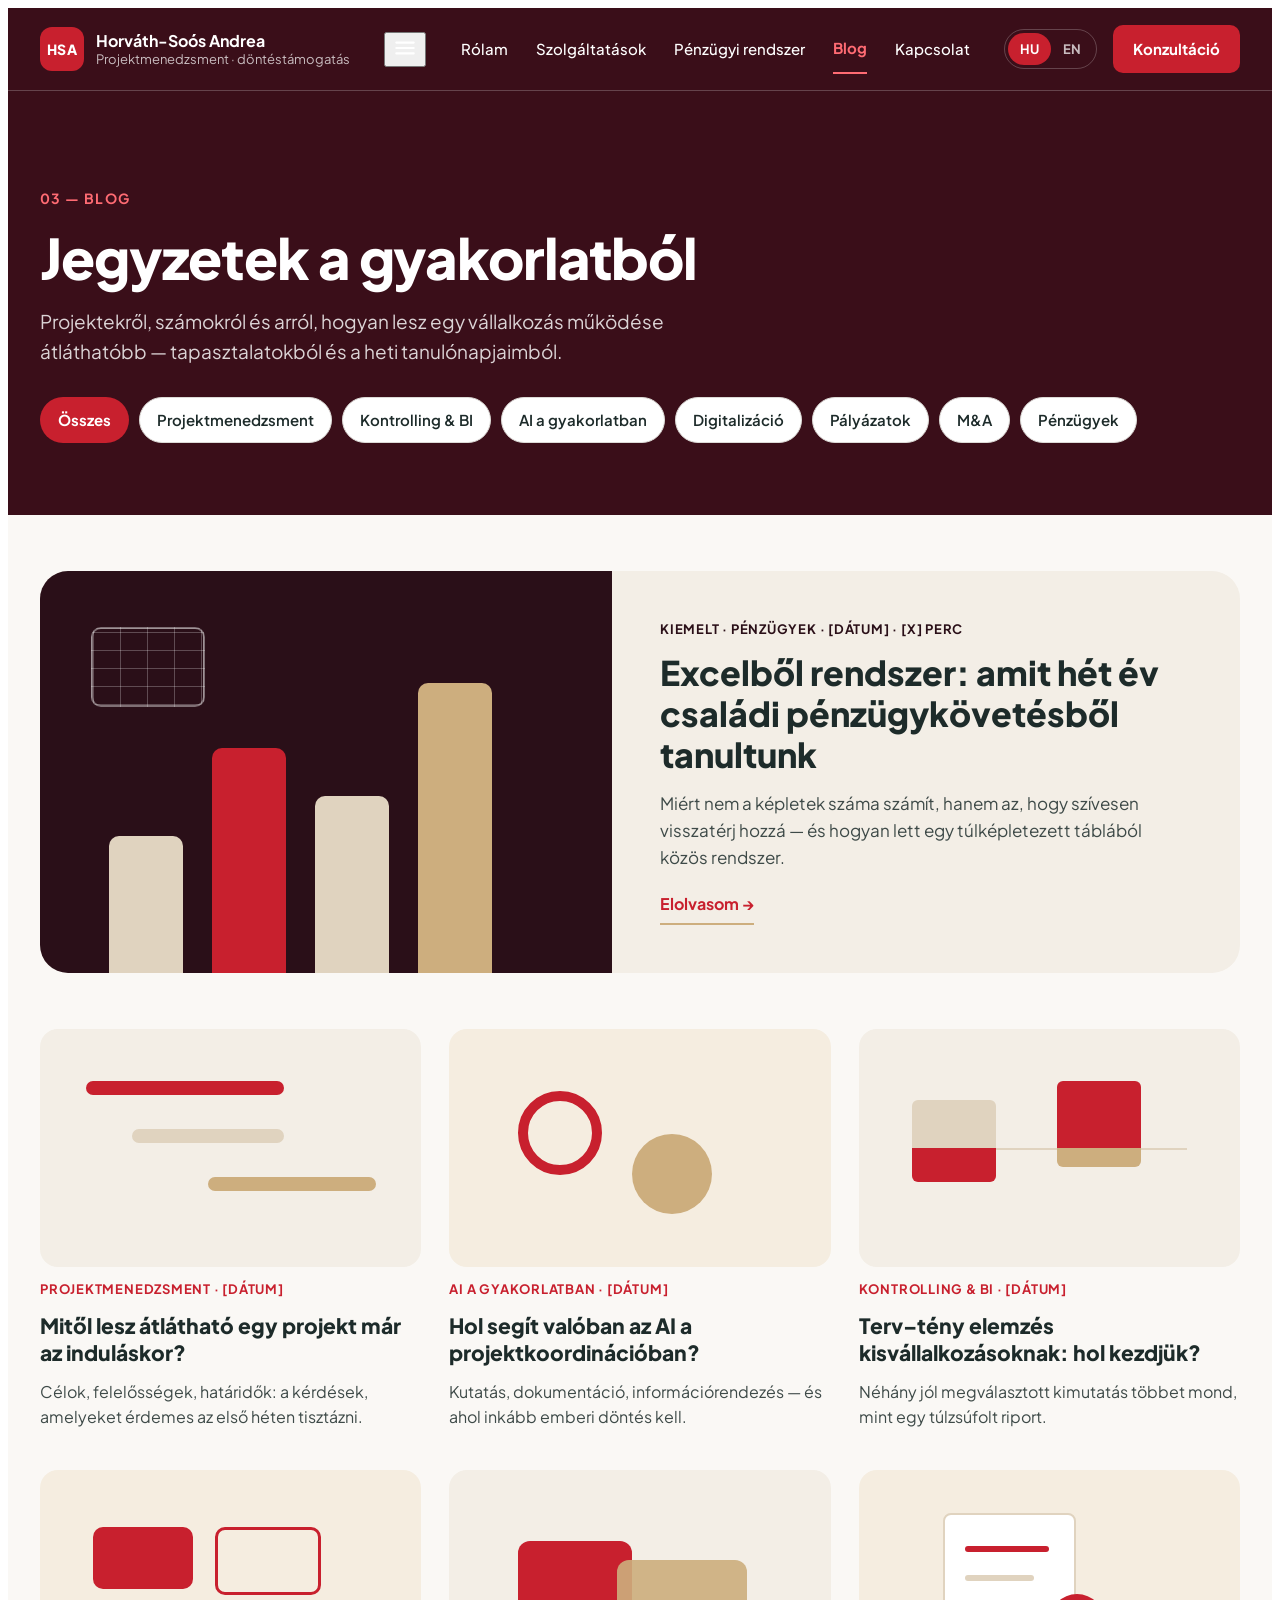
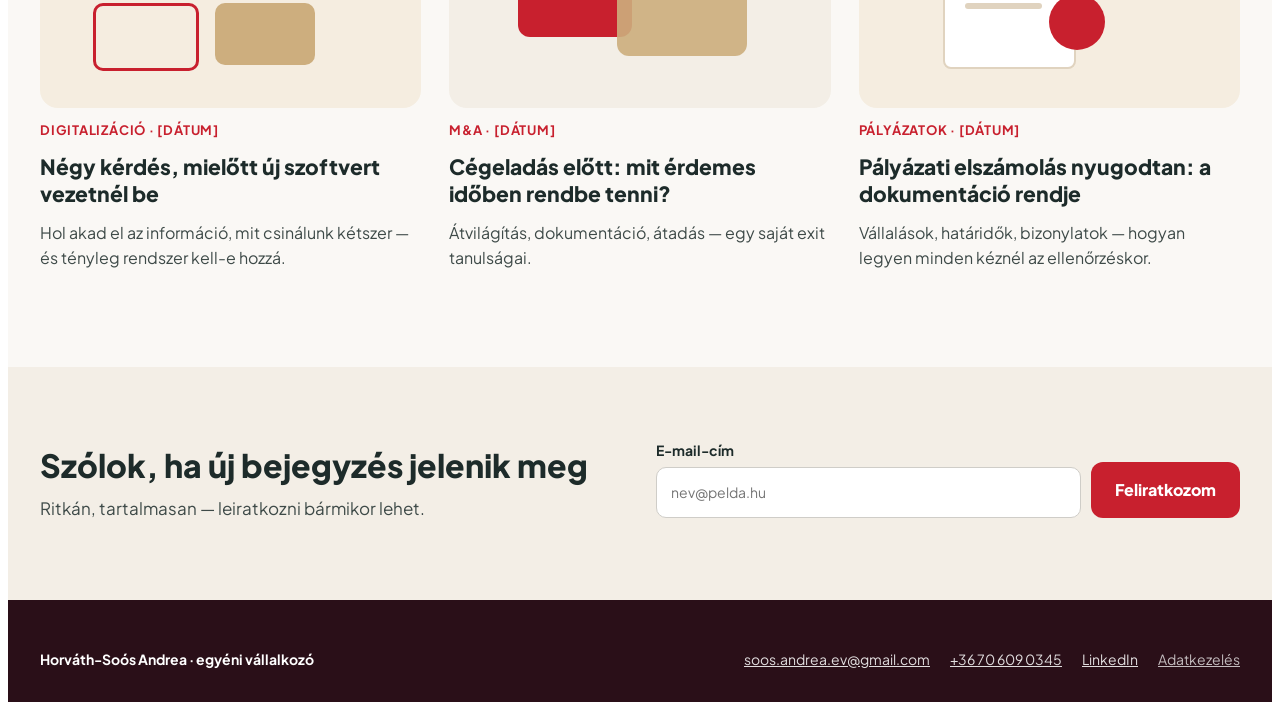
==== blog/index.html @ f27bf32a "Make Rólam the homepage, restore services photo captions and update professional development" ====
<!doctype html>
<html lang="hu">
<head>
<meta charset="utf-8">
<meta name="viewport" content="width=device-width, initial-scale=1">
<title>Blog – Horváth-Soós Andrea</title>
<meta name="description" content="Jegyzetek a gyakorlatból: projektmenedzsment, kontrolling, AI, digitalizáció, pályázatok és pénzügyek.">
<meta property="og:type" content="website">
<meta property="og:title" content="Blog – Horváth-Soós Andrea">
<meta property="og:description" content="Jegyzetek a gyakorlatból: projektmenedzsment, kontrolling, AI, digitalizáció, pályázatok és pénzügyek.">
<link rel="icon" href="../assets/img/favicon.svg" type="image/svg+xml">
<link rel="preconnect" href="https://fonts.googleapis.com">
<link rel="preconnect" href="https://fonts.gstatic.com" crossorigin>
<link href="https://fonts.googleapis.com/css2?family=Playfair+Display:ital,wght@1,500;1,600&amp;family=Plus+Jakarta+Sans:wght@400;500;600;700;800&amp;display=swap" rel="stylesheet">
<link rel="stylesheet" href="../assets/css/site.css">
<script src="../assets/js/site.js" defer></script>
</head>
<body>
<div style="font-family: 'Plus Jakarta Sans', system-ui, sans-serif; color: #1D2B2A; background: #FAF8F5; width: 100%; line-height: 1.6">

<header class="site-header" style="background: #3A0E19; border-bottom: 1px solid rgba(255, 255, 255, 0.22)">
<div style="max-width: 1200px; margin: 0 auto; padding: 16px 24px; display: flex; flex-wrap: wrap; align-items: center; justify-content: space-between; gap: 16px">
<a href="../" style="display: flex; align-items: center; gap: 12px; text-decoration: none; color: #FFFFFF">
<span style="width: 44px; height: 44px; border-radius: 12px; background: #C8202E; color: #FFFFFF; display: flex; align-items: center; justify-content: center; font-weight: 800; font-size: 14px; letter-spacing: 0.04em">HSA</span>
<span style="display: flex; flex-direction: column; line-height: 1.25"><span style="font-weight: 700; font-size: 16px">Horváth-Soós Andrea</span><span style="font-size: 13px; color: rgba(255, 255, 255, 0.72)">Projektmenedzsment · döntéstámogatás</span></span>
</a>
<button type="button" class="nav-toggle" aria-expanded="false" aria-controls="site-nav" aria-label="Menü" style="color: #FFFFFF"><svg aria-hidden="true" width="26" height="26" viewBox="0 0 24 24" fill="none" stroke="currentColor" stroke-width="2" stroke-linecap="round"><path d="M4 7h16M4 12h16M4 17h16"/></svg></button>
<nav id="site-nav" class="site-nav" aria-label="Fő navigáció" style="display: flex; flex-wrap: wrap; align-items: center; gap: 0 28px">
<a href="../" style="color: #FFFFFF; text-decoration: none; font-weight: 500; font-size: 15px; padding: 12px 0">Rólam</a>
<a href="../szolgaltatasok/" style="color: #FFFFFF; text-decoration: none; font-weight: 500; font-size: 15px; padding: 12px 0">Szolgáltatások</a>
<a href="../penzugyi-rendszer/" style="color: #FFFFFF; text-decoration: none; font-weight: 500; font-size: 15px; padding: 12px 0">Pénzügyi rendszer</a>
<a href="../blog/" aria-current="page" style="color: #FF6B73; text-decoration: none; font-weight: 700; font-size: 15px; padding: 12px 0; border-bottom: 2px solid #FF6B73">Blog</a>
<a href="../kapcsolat/" style="color: #FFFFFF; text-decoration: none; font-weight: 500; font-size: 15px; padding: 12px 0">Kapcsolat</a>
</nav>
<div class="site-actions" style="display: flex; align-items: center; gap: 16px">
<div role="group" aria-label="Nyelvválasztó" style="display: flex; align-items: center; border: 1px solid rgba(255, 255, 255, 0.22); border-radius: 999px; padding: 3px; font-size: 13px; font-weight: 700">
<span aria-current="true" style="background: #C8202E; color: #FFFFFF; border-radius: 999px; padding: 6px 12px">HU</span>
<a href="../en/" style="color: rgba(255, 255, 255, 0.72); text-decoration: none; padding: 6px 12px">EN</a>
</div>
<a href="../kapcsolat/" style="background: #C8202E; color: #FFFFFF; text-decoration: none; font-weight: 700; font-size: 15px; padding: 12px 20px; border-radius: 10px">Konzultáció</a>
</div>
</div>
</header>

<section class="art-band" style="background-color: #3A0E19; color: #FFFFFF">
<div style="max-width: 1200px; margin: 0 auto; padding: 96px 24px 72px; display: flex; flex-direction: column; gap: 18px">
<span style="font-size: 14px; font-weight: 700; letter-spacing: 0.1em; text-transform: uppercase; color: #FF6B73">03 — Blog</span>
<h1 style="margin: 0; font-size: clamp(36px, 4.6vw, 56px); line-height: 1.08; font-weight: 800; letter-spacing: -0.02em">Jegyzetek a gyakorlatból</h1>
<p style="margin: 0; font-size: 19px; color: rgba(255, 255, 255, 0.82); max-width: 720px">Projektekről, számokról és arról, hogyan lesz egy vállalkozás működése átláthatóbb — tapasztalatokból és a heti tanulónapjaimból.</p>
<div class="js-filter" data-target=".post" role="group" aria-label="Kategóriák" style="display: flex; flex-wrap: wrap; gap: 10px; margin-top: 12px">
<button type="button" aria-pressed="true" data-filter="Összes" style="font: inherit; font-size: 15px; font-weight: 700; background: #C8202E; color: #FFFFFF; border: 0; border-radius: 999px; padding: 11px 18px; cursor: pointer">Összes</button>
<button type="button" aria-pressed="false" data-filter="Projektmenedzsment" style="font: inherit; font-size: 15px; font-weight: 600; background: #FFFFFF; color: #1D2B2A; border: 1.5px solid #DCDAD6; border-radius: 999px; padding: 10px 17px; cursor: pointer">Projektmenedzsment</button>
<button type="button" aria-pressed="false" data-filter="Kontrolling &amp; BI" style="font: inherit; font-size: 15px; font-weight: 600; background: #FFFFFF; color: #1D2B2A; border: 1.5px solid #DCDAD6; border-radius: 999px; padding: 10px 17px; cursor: pointer">Kontrolling &amp; BI</button>
<button type="button" aria-pressed="false" data-filter="AI a gyakorlatban" style="font: inherit; font-size: 15px; font-weight: 600; background: #FFFFFF; color: #1D2B2A; border: 1.5px solid #DCDAD6; border-radius: 999px; padding: 10px 17px; cursor: pointer">AI a gyakorlatban</button>
<button type="button" aria-pressed="false" data-filter="Digitalizáció" style="font: inherit; font-size: 15px; font-weight: 600; background: #FFFFFF; color: #1D2B2A; border: 1.5px solid #DCDAD6; border-radius: 999px; padding: 10px 17px; cursor: pointer">Digitalizáció</button>
<button type="button" aria-pressed="false" data-filter="Pályázatok" style="font: inherit; font-size: 15px; font-weight: 600; background: #FFFFFF; color: #1D2B2A; border: 1.5px solid #DCDAD6; border-radius: 999px; padding: 10px 17px; cursor: pointer">Pályázatok</button>
<button type="button" aria-pressed="false" data-filter="M&amp;A" style="font: inherit; font-size: 15px; font-weight: 600; background: #FFFFFF; color: #1D2B2A; border: 1.5px solid #DCDAD6; border-radius: 999px; padding: 10px 17px; cursor: pointer">M&amp;A</button>
<button type="button" aria-pressed="false" data-filter="Pénzügyek" style="font: inherit; font-size: 15px; font-weight: 600; background: #FFFFFF; color: #1D2B2A; border: 1.5px solid #DCDAD6; border-radius: 999px; padding: 10px 17px; cursor: pointer">Pénzügyek</button>
</div>
</div>
</section>

<section>
<div style="max-width: 1200px; margin: 0 auto; padding: 56px 24px 56px">
<a href="#" class="post" data-cat="Pénzügyek" style="text-decoration: none; color: #1D2B2A; display: flex; flex-wrap: wrap; gap: 0; border-radius: 28px; overflow: hidden; background: #F3EEE6">
<span aria-hidden="true" style="flex: 1 1 460px; min-height: 340px; position: relative; background: #2A0F18; overflow: hidden">
<span style="position: absolute; left: 12%; bottom: 0; width: 13%; height: 34%; border-radius: 10px 10px 0 0; background: #E0D3BF"></span>
<span style="position: absolute; left: 30%; bottom: 0; width: 13%; height: 56%; border-radius: 10px 10px 0 0; background: #C8202E"></span>
<span style="position: absolute; left: 48%; bottom: 0; width: 13%; height: 44%; border-radius: 10px 10px 0 0; background: #E0D3BF"></span>
<span style="position: absolute; left: 66%; bottom: 0; width: 13%; height: 72%; border-radius: 10px 10px 0 0; background: #CDAE7E"></span>
<span style="position: absolute; left: 9%; top: 14%; width: 110px; height: 76px; border-radius: 10px; border: 2px solid rgba(255, 255, 255, 0.4); background: repeating-linear-gradient(0deg, rgba(255, 255, 255, 0.25) 0 1px, transparent 1px 18px), repeating-linear-gradient(90deg, rgba(255, 255, 255, 0.25) 0 1px, transparent 1px 27px)"></span>
</span>
<span style="flex: 1 1 420px; min-width: 0; padding: clamp(28px, 4vw, 48px); display: flex; flex-direction: column; gap: 14px; justify-content: center">
<span style="font-size: 13px; font-weight: 700; color: #2A0F18; text-transform: uppercase; letter-spacing: 0.06em">Kiemelt · Pénzügyek · [DÁTUM] · [X] perc</span>
<span style="font-size: clamp(26px, 2.8vw, 34px); font-weight: 800; line-height: 1.2">Excelből rendszer: amit hét év családi pénzügykövetésből tanultunk</span>
<span style="font-size: 17px; color: #3E4A48">Miért nem a képletek száma számít, hanem az, hogy szívesen visszatérj hozzá — és hogyan lett egy túlképletezett táblából közös rendszer.</span>
<span style="align-self: flex-start; color: #C8202E; font-weight: 700; padding: 6px 0; border-bottom: 2px solid #CDAE7E">Elolvasom <span aria-hidden="true">→</span></span>
</span>
</a>
</div>
</section>

<section>
<div style="max-width: 1200px; margin: 0 auto; padding: 0 24px 96px">
<div style="display: grid; grid-template-columns: repeat(auto-fit, minmax(320px, 1fr)); gap: 40px 28px">
<a href="#" class="post" data-cat="Projektmenedzsment" style="text-decoration: none; color: #1D2B2A; display: flex; flex-direction: column; gap: 12px">
<span aria-hidden="true" style="display: block; aspect-ratio: 16 / 10; border-radius: 18px; background: #F3EEE6; position: relative; overflow: hidden"><span style="position: absolute; left: 12%; top: 22%; width: 52%; height: 14px; border-radius: 7px; background: #C8202E"></span><span style="position: absolute; left: 24%; top: 42%; width: 40%; height: 14px; border-radius: 7px; background: #E0D3BF"></span><span style="position: absolute; left: 44%; top: 62%; width: 44%; height: 14px; border-radius: 7px; background: #CDAE7E"></span></span>
<span style="font-size: 13px; font-weight: 700; color: #C8202E; text-transform: uppercase; letter-spacing: 0.06em">Projektmenedzsment · [DÁTUM]</span>
<span style="font-size: 21px; font-weight: 800; line-height: 1.3">Mitől lesz átlátható egy projekt már az induláskor?</span>
<span style="font-size: 16px; color: #3E4A48">Célok, felelősségek, határidők: a kérdések, amelyeket érdemes az első héten tisztázni.</span>
</a>
<a href="#" class="post" data-cat="AI a gyakorlatban" style="text-decoration: none; color: #1D2B2A; display: flex; flex-direction: column; gap: 12px">
<span aria-hidden="true" style="display: block; aspect-ratio: 16 / 10; border-radius: 18px; background: #F5EDE0; position: relative; overflow: hidden"><span style="position: absolute; left: 18%; top: 26%; width: 64px; height: 64px; border-radius: 50%; border: 10px solid #C8202E"></span><span style="position: absolute; left: 48%; top: 44%; width: 80px; height: 80px; border-radius: 50%; background: #CDAE7E"></span></span>
<span style="font-size: 13px; font-weight: 700; color: #C8202E; text-transform: uppercase; letter-spacing: 0.06em">AI a gyakorlatban · [DÁTUM]</span>
<span style="font-size: 21px; font-weight: 800; line-height: 1.3">Hol segít valóban az AI a projektkoordinációban?</span>
<span style="font-size: 16px; color: #3E4A48">Kutatás, dokumentáció, információrendezés — és ahol inkább emberi döntés kell.</span>
</a>
<a href="#" class="post" data-cat="Kontrolling &amp; BI" style="text-decoration: none; color: #1D2B2A; display: flex; flex-direction: column; gap: 12px">
<span aria-hidden="true" style="display: block; aspect-ratio: 16 / 10; border-radius: 18px; background: #F3EEE6; position: relative; overflow: hidden"><span style="position: absolute; left: 14%; right: 14%; top: 50%; height: 2px; background: #E0D3BF"></span><span style="position: absolute; left: 14%; top: 30%; width: 22%; height: 20%; border-radius: 6px 6px 0 0; background: #E0D3BF"></span><span style="position: absolute; left: 14%; top: 50%; width: 22%; height: 14%; border-radius: 0 0 6px 6px; background: #C8202E"></span><span style="position: absolute; left: 52%; top: 22%; width: 22%; height: 28%; border-radius: 6px 6px 0 0; background: #C8202E"></span><span style="position: absolute; left: 52%; top: 50%; width: 22%; height: 8%; border-radius: 0 0 6px 6px; background: #CDAE7E"></span></span>
<span style="font-size: 13px; font-weight: 700; color: #C8202E; text-transform: uppercase; letter-spacing: 0.06em">Kontrolling &amp; BI · [DÁTUM]</span>
<span style="font-size: 21px; font-weight: 800; line-height: 1.3">Terv–tény elemzés kisvállalkozásoknak: hol kezdjük?</span>
<span style="font-size: 16px; color: #3E4A48">Néhány jól megválasztott kimutatás többet mond, mint egy túlzsúfolt riport.</span>
</a>
<a href="#" class="post" data-cat="Digitalizáció" style="text-decoration: none; color: #1D2B2A; display: flex; flex-direction: column; gap: 12px">
<span aria-hidden="true" style="display: block; aspect-ratio: 16 / 10; border-radius: 18px; background: #F5EDE0; position: relative; overflow: hidden"><span style="position: absolute; left: 14%; top: 24%; width: 26%; height: 26%; border-radius: 10px; background: #C8202E"></span><span style="position: absolute; left: 46%; top: 24%; width: 26%; height: 26%; border-radius: 10px; border: 3px solid #C8202E"></span><span style="position: absolute; left: 14%; top: 56%; width: 26%; height: 26%; border-radius: 10px; border: 3px solid #C8202E"></span><span style="position: absolute; left: 46%; top: 56%; width: 26%; height: 26%; border-radius: 10px; background: #CDAE7E"></span></span>
<span style="font-size: 13px; font-weight: 700; color: #C8202E; text-transform: uppercase; letter-spacing: 0.06em">Digitalizáció · [DÁTUM]</span>
<span style="font-size: 21px; font-weight: 800; line-height: 1.3">Négy kérdés, mielőtt új szoftvert vezetnél be</span>
<span style="font-size: 16px; color: #3E4A48">Hol akad el az információ, mit csinálunk kétszer — és tényleg rendszer kell-e hozzá.</span>
</a>
<a href="#" class="post" data-cat="M&amp;A" style="text-decoration: none; color: #1D2B2A; display: flex; flex-direction: column; gap: 12px">
<span aria-hidden="true" style="display: block; aspect-ratio: 16 / 10; border-radius: 18px; background: #F3EEE6; position: relative; overflow: hidden"><span style="position: absolute; left: 18%; top: 30%; width: 30%; height: 40%; border-radius: 12px; background: #C8202E"></span><span style="position: absolute; left: 44%; top: 38%; width: 34%; height: 40%; border-radius: 12px; background: #CDAE7E; opacity: 0.9"></span></span>
<span style="font-size: 13px; font-weight: 700; color: #C8202E; text-transform: uppercase; letter-spacing: 0.06em">M&amp;A · [DÁTUM]</span>
<span style="font-size: 21px; font-weight: 800; line-height: 1.3">Cégeladás előtt: mit érdemes időben rendbe tenni?</span>
<span style="font-size: 16px; color: #3E4A48">Átvilágítás, dokumentáció, átadás — egy saját exit tanulságai.</span>
</a>
<a href="#" class="post" data-cat="Pályázatok" style="text-decoration: none; color: #1D2B2A; display: flex; flex-direction: column; gap: 12px">
<span aria-hidden="true" style="display: block; aspect-ratio: 16 / 10; border-radius: 18px; background: #F5EDE0; position: relative; overflow: hidden"><span style="position: absolute; left: 22%; top: 18%; width: 34%; height: 64%; border-radius: 8px; background: #FFFFFF; border: 2px solid #E0D3BF"></span><span style="position: absolute; left: 28%; top: 32%; width: 22%; height: 6px; border-radius: 3px; background: #C8202E"></span><span style="position: absolute; left: 28%; top: 44%; width: 18%; height: 6px; border-radius: 3px; background: #E0D3BF"></span><span style="position: absolute; left: 28%; top: 56%; width: 20%; height: 6px; border-radius: 3px; background: #E0D3BF"></span><span style="position: absolute; left: 50%; top: 52%; width: 56px; height: 56px; border-radius: 50%; background: #C8202E"></span></span>
<span style="font-size: 13px; font-weight: 700; color: #C8202E; text-transform: uppercase; letter-spacing: 0.06em">Pályázatok · [DÁTUM]</span>
<span style="font-size: 21px; font-weight: 800; line-height: 1.3">Pályázati elszámolás nyugodtan: a dokumentáció rendje</span>
<span style="font-size: 16px; color: #3E4A48">Vállalások, határidők, bizonylatok — hogyan legyen minden kéznél az ellenőrzéskor.</span>
</a>
</div>
</div>
</section>

<section class="art-flow" style="background-color: #F3EEE6">
<div style="max-width: 1200px; margin: 0 auto; padding: 72px 24px; display: flex; flex-wrap: wrap; gap: 32px; align-items: center; justify-content: space-between">
<div style="flex: 1 1 420px; min-width: 0; display: flex; flex-direction: column; gap: 10px">
<h2 style="margin: 0; font-size: clamp(24px, 2.6vw, 32px); line-height: 1.25; font-weight: 800">Szólok, ha új bejegyzés jelenik meg</h2>
<p style="margin: 0; font-size: 17px; color: #3E4A48">Ritkán, tartalmasan — leiratkozni bármikor lehet.</p>
</div>
<form class="js-mail-form" data-subject="Feliratkozás a blogra" style="flex: 1 1 420px; min-width: 0; display: flex; flex-wrap: wrap; gap: 10px; align-items: flex-end">
<label style="flex: 1 1 240px; display: flex; flex-direction: column; gap: 6px; font-size: 14px; font-weight: 700">E-mail-cím<input type="email" name="E-mail" required autocomplete="email" placeholder="nev@pelda.hu" style="font: inherit; font-weight: 400; padding: 13px 14px; border: 1.5px solid #CFCDC8; border-radius: 10px; background: #FFFFFF"></label>
<button type="submit" style="font: inherit; font-weight: 800; font-size: 16px; background: #C8202E; color: #FFFFFF; border: 0; border-radius: 12px; padding: 15px 24px; cursor: pointer">Feliratkozom</button>
<p class="form-status" role="status" aria-live="polite" style="flex: 1 1 100%; margin: 0; font-size: 15px; font-weight: 600; color: #C8202E"></p>
</form>
</div>
</section>

<footer style="background: #2A0F18; color: rgba(255, 255, 255, 0.86)">
<div style="max-width: 1200px; margin: 0 auto; padding: 48px 24px 32px; display: flex; flex-wrap: wrap; gap: 16px 32px; justify-content: space-between; font-size: 14px">
<span style="font-weight: 700; color: #FFFFFF">Horváth-Soós Andrea · egyéni vállalkozó</span>
<span style="display: flex; flex-wrap: wrap; gap: 20px"><a href="mailto:soos.andrea.ev@gmail.com" style="color: rgba(255, 255, 255, 0.86)">soos.andrea.ev@gmail.com</a><a href="tel:+36706090345" style="color: rgba(255, 255, 255, 0.86)">+36 70 609 0345</a><a href="https://www.linkedin.com/in/andrea-horvath-soos-pm" style="color: rgba(255, 255, 255, 0.86)">LinkedIn</a><a href="#" style="color: rgba(255, 255, 255, 0.72)">Adatkezelés</a></span>
</div>
</footer>

</div>
</body>
</html>
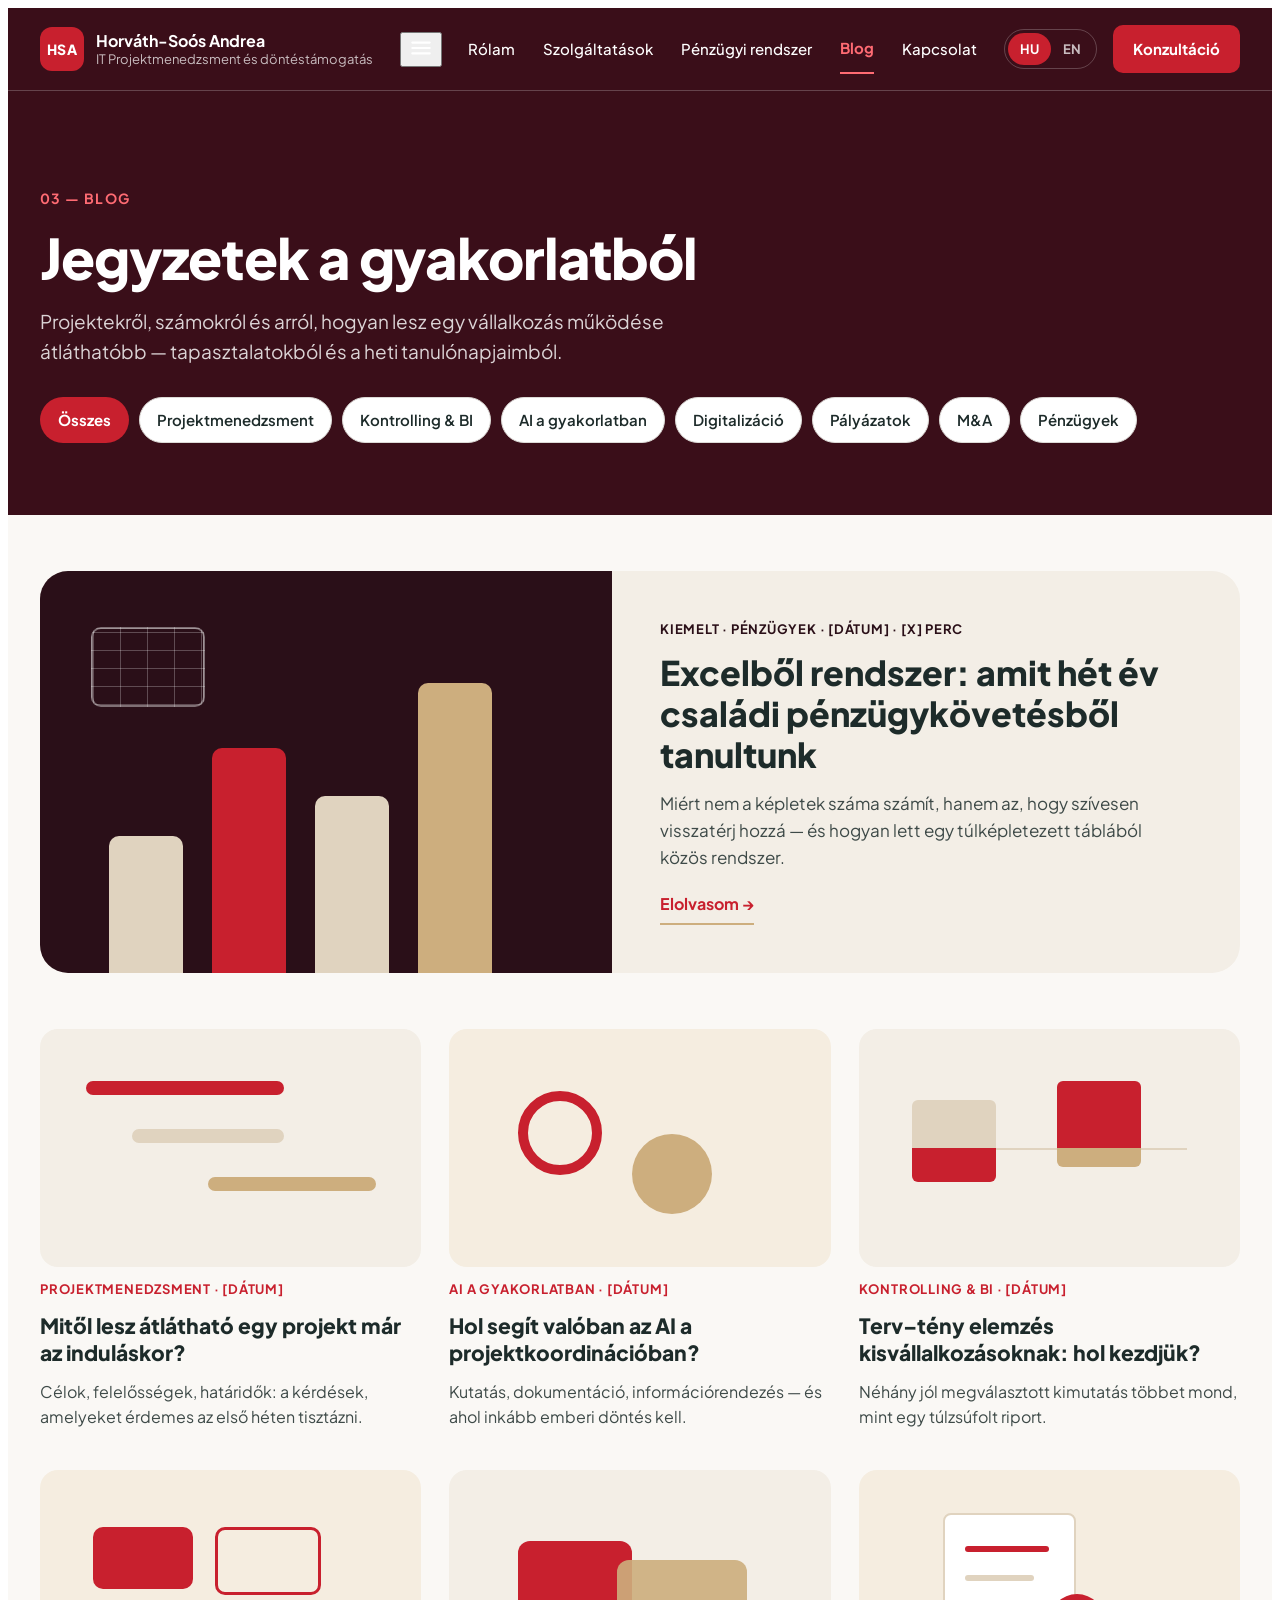
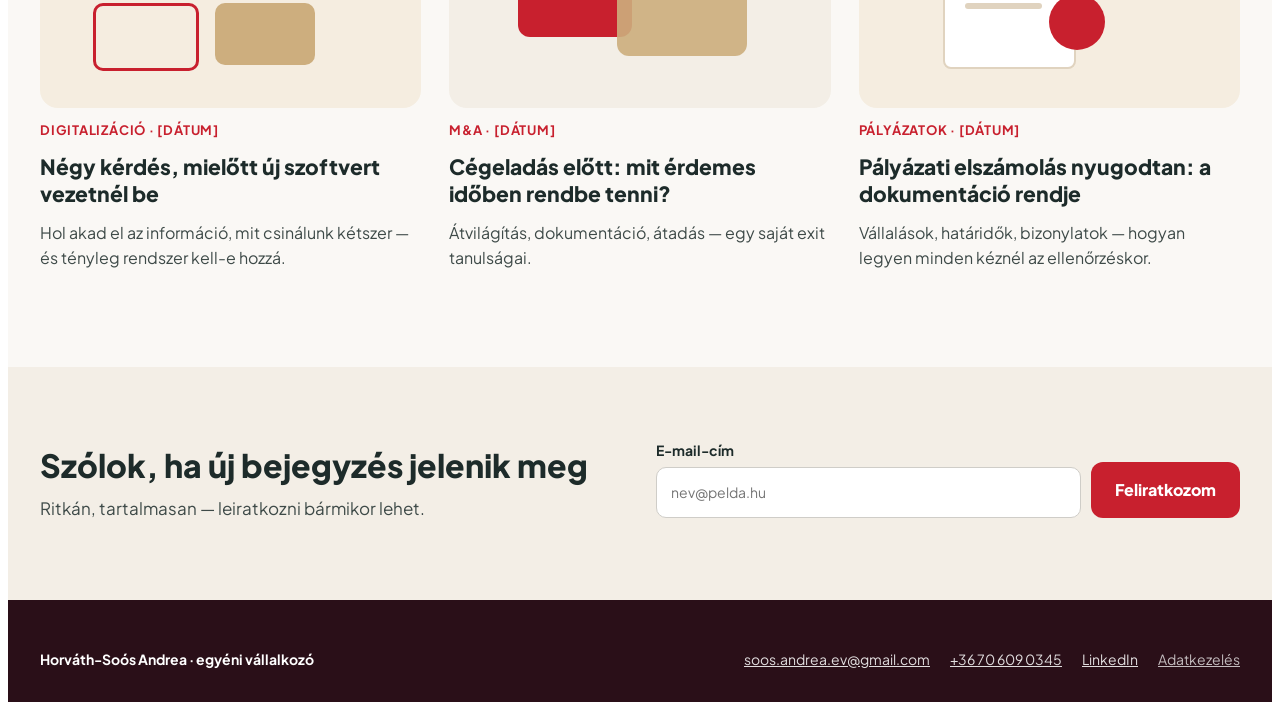
==== commit ef6a2927: "Update header subtitle to IT project management and decision support" ====
--- a/blog/index.html
+++ b/blog/index.html
@@ -22,7 +22,7 @@
 <div style="max-width: 1200px; margin: 0 auto; padding: 16px 24px; display: flex; flex-wrap: wrap; align-items: center; justify-content: space-between; gap: 16px">
 <a href="../" style="display: flex; align-items: center; gap: 12px; text-decoration: none; color: #FFFFFF">
 <span style="width: 44px; height: 44px; border-radius: 12px; background: #C8202E; color: #FFFFFF; display: flex; align-items: center; justify-content: center; font-weight: 800; font-size: 14px; letter-spacing: 0.04em">HSA</span>
-<span style="display: flex; flex-direction: column; line-height: 1.25"><span style="font-weight: 700; font-size: 16px">Horváth-Soós Andrea</span><span style="font-size: 13px; color: rgba(255, 255, 255, 0.72)">Projektmenedzsment · döntéstámogatás</span></span>
+<span style="display: flex; flex-direction: column; line-height: 1.25"><span style="font-weight: 700; font-size: 16px">Horváth-Soós Andrea</span><span style="font-size: 13px; color: rgba(255, 255, 255, 0.72)">IT Projektmenedzsment és döntéstámogatás</span></span>
 </a>
 <button type="button" class="nav-toggle" aria-expanded="false" aria-controls="site-nav" aria-label="Menü" style="color: #FFFFFF"><svg aria-hidden="true" width="26" height="26" viewBox="0 0 24 24" fill="none" stroke="currentColor" stroke-width="2" stroke-linecap="round"><path d="M4 7h16M4 12h16M4 17h16"/></svg></button>
 <nav id="site-nav" class="site-nav" aria-label="Fő navigáció" style="display: flex; flex-wrap: wrap; align-items: center; gap: 0 28px">
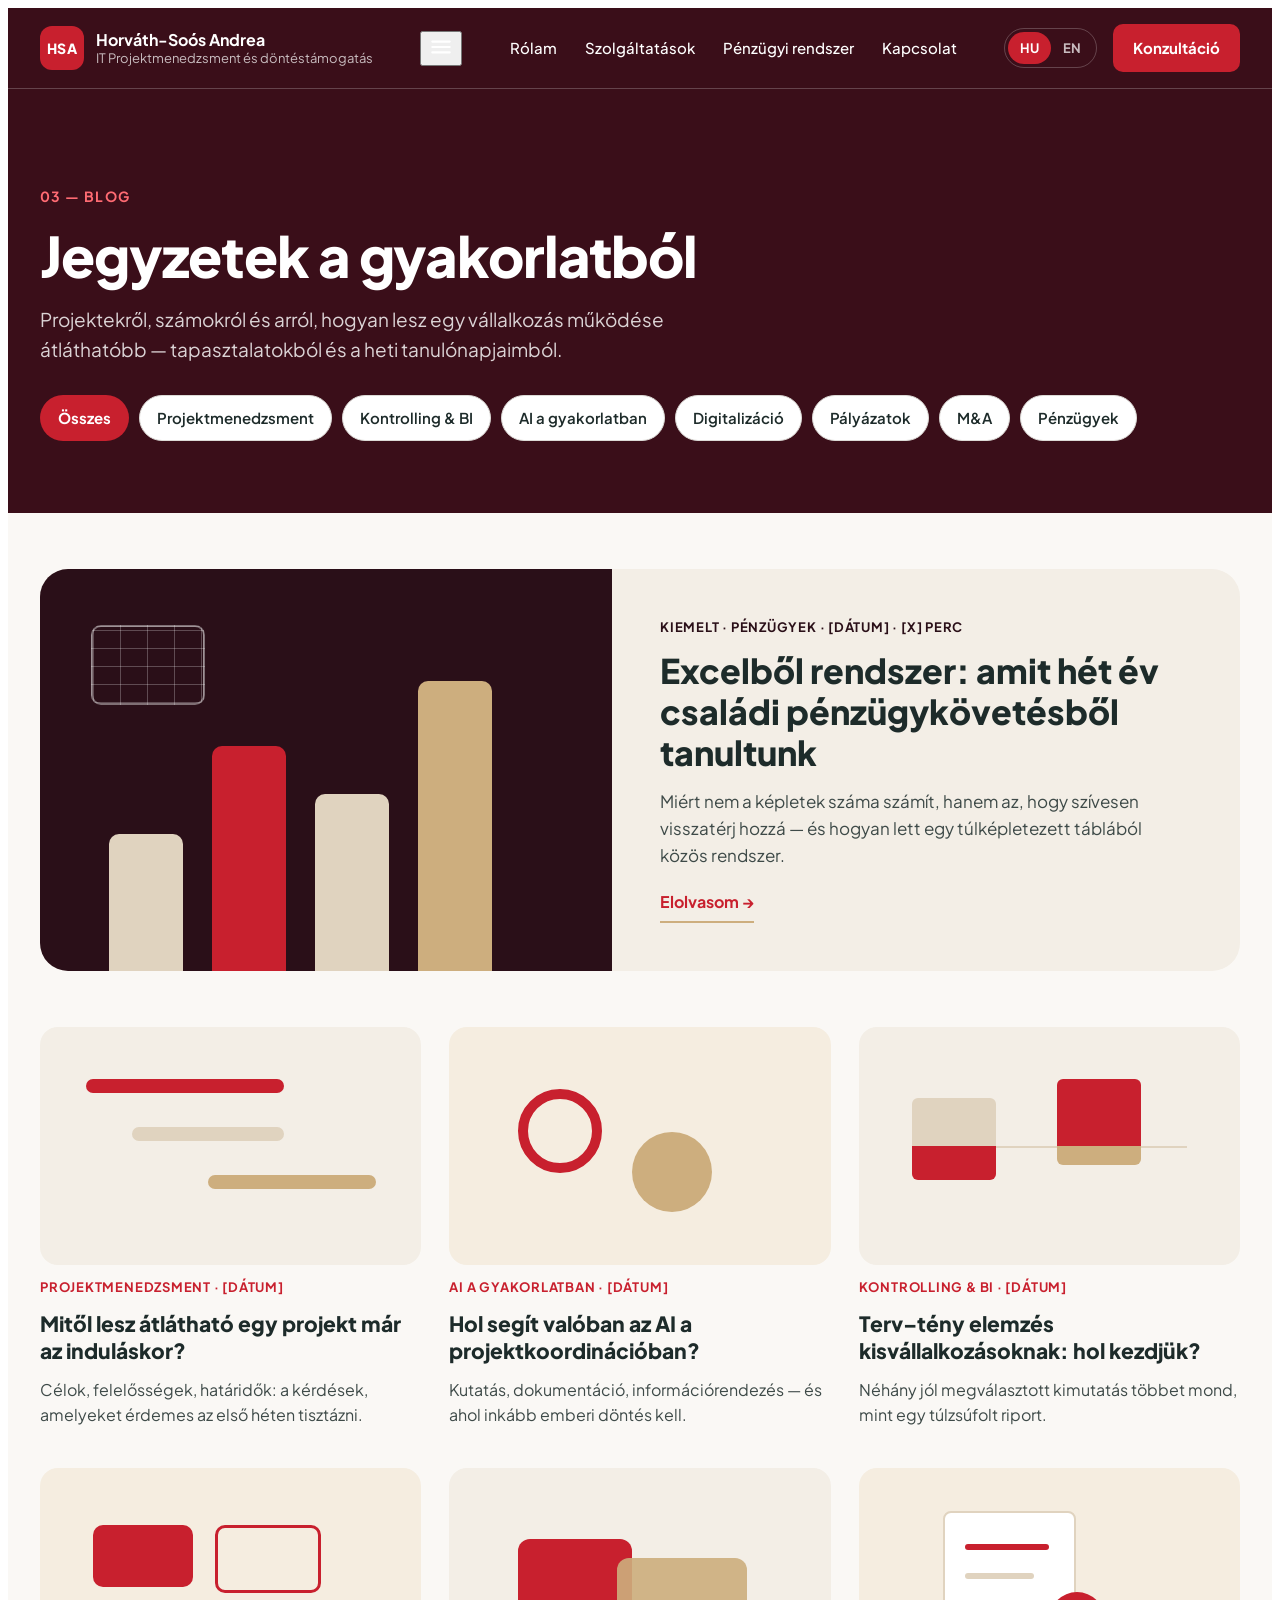
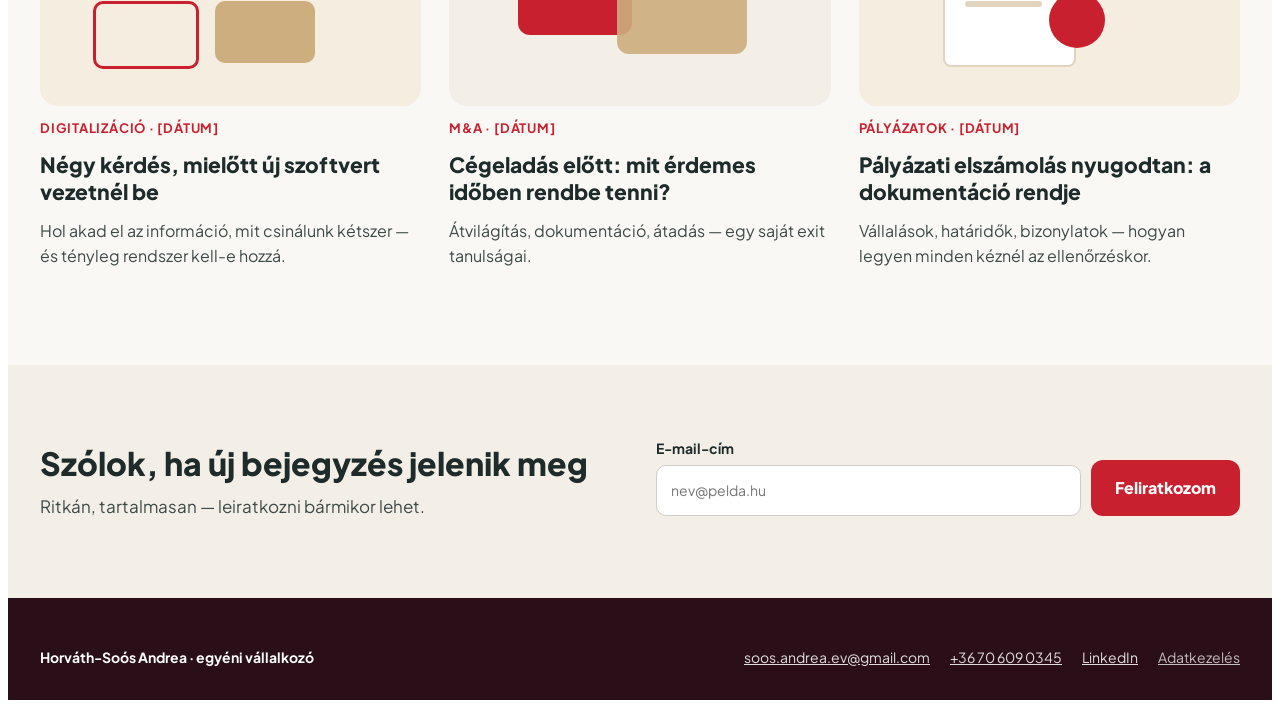
==== commit 392f790d: "Complete finance story portrait, refine biography and hide Blog navigation" ====
--- a/blog/index.html
+++ b/blog/index.html
@@ -29,7 +29,6 @@
 <a href="../" style="color: #FFFFFF; text-decoration: none; font-weight: 500; font-size: 15px; padding: 12px 0">Rólam</a>
 <a href="../szolgaltatasok/" style="color: #FFFFFF; text-decoration: none; font-weight: 500; font-size: 15px; padding: 12px 0">Szolgáltatások</a>
 <a href="../penzugyi-rendszer/" style="color: #FFFFFF; text-decoration: none; font-weight: 500; font-size: 15px; padding: 12px 0">Pénzügyi rendszer</a>
-<a href="../blog/" aria-current="page" style="color: #FF6B73; text-decoration: none; font-weight: 700; font-size: 15px; padding: 12px 0; border-bottom: 2px solid #FF6B73">Blog</a>
 <a href="../kapcsolat/" style="color: #FFFFFF; text-decoration: none; font-weight: 500; font-size: 15px; padding: 12px 0">Kapcsolat</a>
 </nav>
 <div class="site-actions" style="display: flex; align-items: center; gap: 16px">
